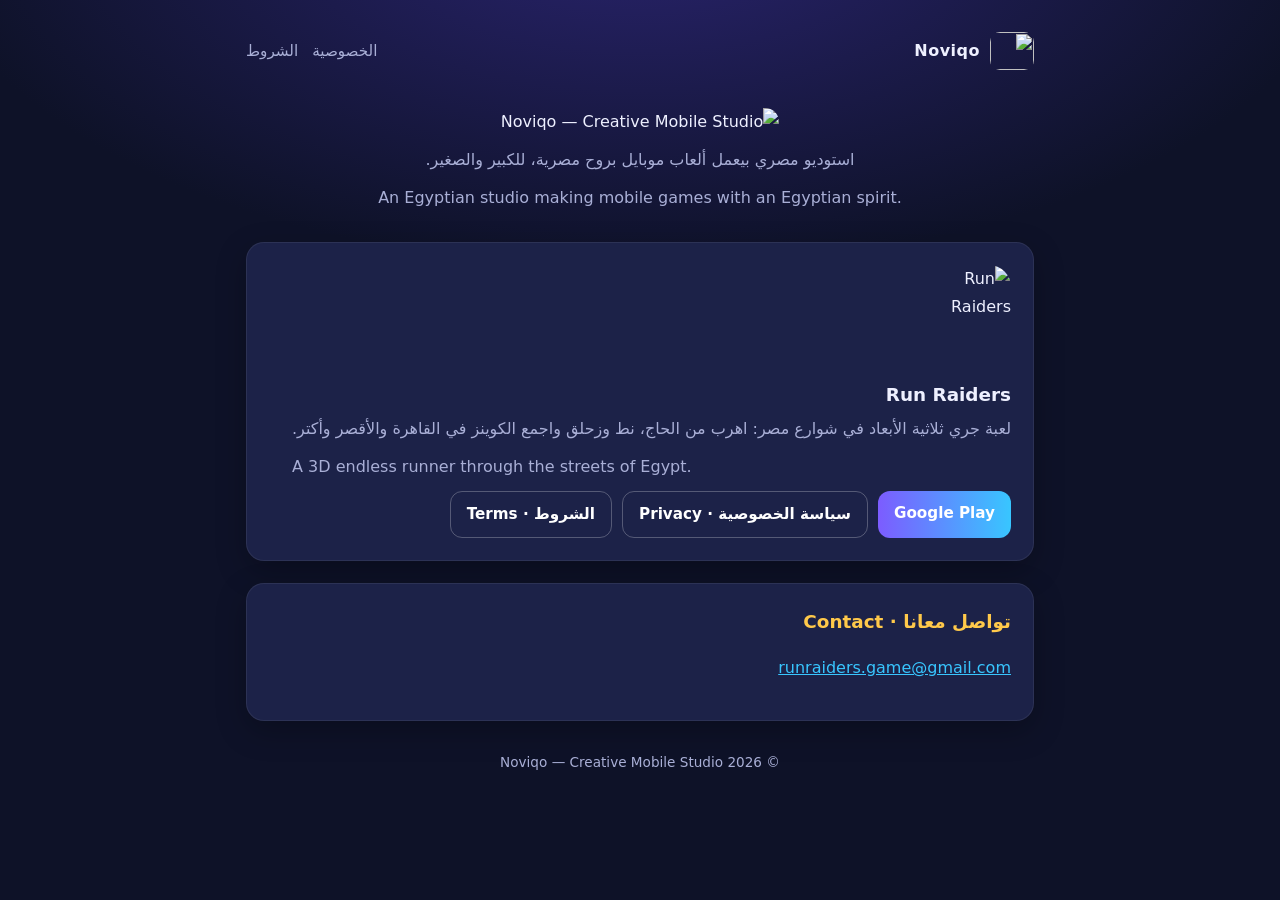
==== index.html @ 6737af86 "Add files via upload" ====
<!doctype html>
<html lang="ar" dir="rtl">
<head>
<meta charset="utf-8">
<meta name="viewport" content="width=device-width, initial-scale=1">
<title>Noviqo — Creative Mobile Studio</title>
<meta name="description" content="Noviqo is an Egyptian creative mobile games studio, maker of Run Raiders.">
<link rel="icon" href="assets/run-raiders-icon.png">
<link rel="stylesheet" href="style.css">
</head>
<body>
<div class="wrap">
  <header class="top">
    <a class="brand" href="./"><img src="assets/noviqo-logo.png" alt="">Noviqo</a>
    <nav><a href="privacy.html">الخصوصية</a><a href="terms.html">الشروط</a></nav>
  </header>

  <section class="hero">
    <img class="logo" src="assets/noviqo-logo.png" alt="Noviqo — Creative Mobile Studio">
    <p>استوديو مصري بيعمل ألعاب موبايل بروح مصرية، للكبير والصغير.</p>
    <p dir="ltr" style="text-align:center">An Egyptian studio making mobile games with an Egyptian spirit.</p>
  </section>

  <section class="card">
    <div class="game">
      <img src="assets/run-raiders-icon.png" alt="Run Raiders">
      <div>
        <h2 style="color:var(--ink);margin-top:0">Run Raiders</h2>
        <p>لعبة جري ثلاثية الأبعاد في شوارع مصر: اهرب من الحاج، نط وزحلق واجمع الكوينز في القاهرة والأقصر وأكتر.</p>
        <p dir="ltr">A 3D endless runner through the streets of Egypt.</p>
        <div class="btns">
          <a class="btn" href="https://play.google.com/store/apps/details?id=com.runraiders.game">Google Play</a>
          <a class="btn ghost" href="privacy.html">سياسة الخصوصية · Privacy</a>
          <a class="btn ghost" href="terms.html">الشروط · Terms</a>
        </div>
      </div>
    </div>
  </section>

  <section class="card">
    <h2 style="margin-top:0">تواصل معانا · Contact</h2>
    <p><a href="mailto:runraiders.game@gmail.com">runraiders.game@gmail.com</a></p>
  </section>

  <footer>© 2026 Noviqo — Creative Mobile Studio</footer>
</div>
</body>
</html>
---- style.css ----
:root {
  --bg: #0e1228;
  --bg2: #171c3d;
  --card: #1c2248;
  --ink: #eef0ff;
  --muted: #a9afd6;
  --accent: #7c5cff;
  --accent2: #38c6ff;
  --gold: #ffc94a;
}
* { box-sizing: border-box; }
html { -webkit-text-size-adjust: 100%; }
body {
  margin: 0;
  background: radial-gradient(1200px 600px at 50% -10%, #2a2470 0%, var(--bg) 60%) fixed, var(--bg);
  color: var(--ink);
  font-family: "Cairo", system-ui, "Segoe UI", Tahoma, Arial, sans-serif;
  line-height: 1.75;
}
a { color: var(--accent2); }
.wrap { max-width: 820px; margin: 0 auto; padding: 24px 16px 64px; }
header.top { display: flex; align-items: center; justify-content: space-between; gap: 12px; padding: 8px 0 20px; }
header.top a.brand { display: flex; align-items: center; gap: 10px; text-decoration: none; color: var(--ink); font-weight: 800; letter-spacing: .5px; }
header.top a.brand img { width: 44px; height: 38px; object-fit: cover; border-radius: 10px; }
nav a { color: var(--muted); text-decoration: none; margin-inline-start: 14px; font-size: .95rem; }
nav a:hover { color: var(--ink); }
.hero { text-align: center; padding: 18px 0 8px; }
.hero img.logo { width: min(360px, 80%); height: auto; border-radius: 22px; }
.hero p { color: var(--muted); max-width: 560px; margin: 10px auto 0; }
.card { background: var(--card); border: 1px solid rgba(255,255,255,.07); border-radius: 18px; padding: 22px; margin: 22px 0; box-shadow: 0 10px 30px rgba(0,0,0,.25); }
.game { display: flex; gap: 18px; align-items: center; flex-wrap: wrap; }
.game img { width: 96px; height: 96px; border-radius: 22px; flex: none; }
.game h2 { margin: 0 0 4px; }
.game p { margin: 0 0 10px; color: var(--muted); }
.btns { display: flex; gap: 10px; flex-wrap: wrap; }
.btn { display: inline-block; padding: 9px 16px; border-radius: 12px; background: linear-gradient(90deg, var(--accent), var(--accent2)); color: #fff; text-decoration: none; font-weight: 700; font-size: .95rem; }
.btn.ghost { background: transparent; border: 1px solid rgba(255,255,255,.25); }
h1 { font-size: 1.6rem; margin: 0 0 4px; }
h2 { font-size: 1.15rem; margin: 22px 0 6px; color: var(--gold); }
.muted { color: var(--muted); font-size: .92rem; }
ul { padding-inline-start: 22px; margin: 6px 0; }
li { margin: 4px 0; }
.lang-sep { border: none; border-top: 1px dashed rgba(255,255,255,.18); margin: 34px 0; }
footer { text-align: center; color: var(--muted); font-size: .85rem; margin-top: 30px; }
[dir=ltr] { text-align: left; }
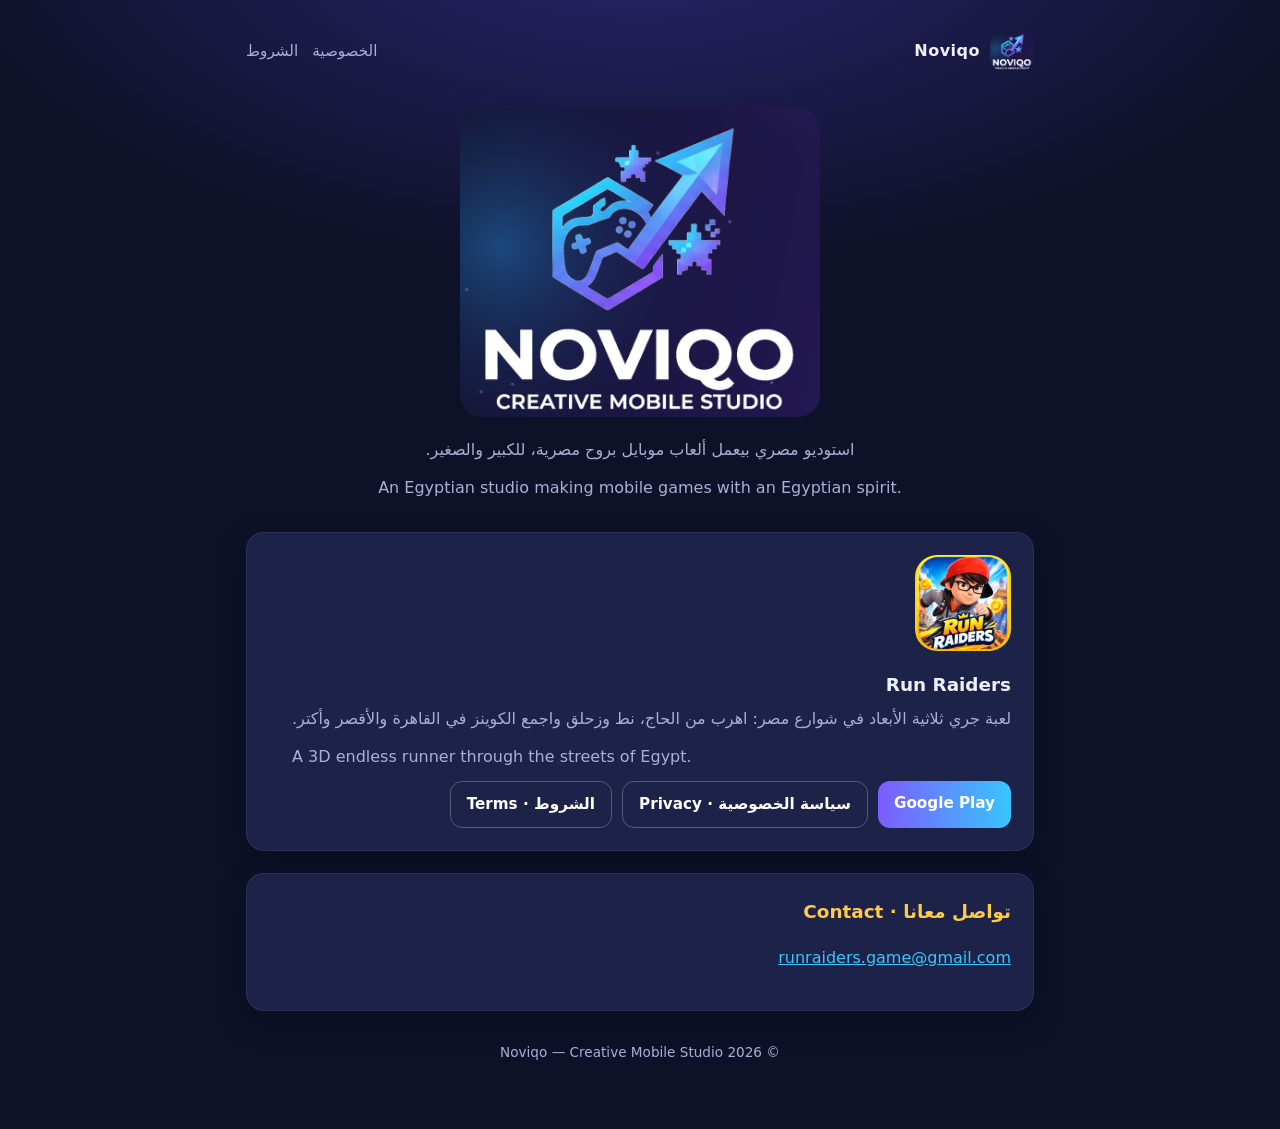
==== commit e6306fa6: "Add files via upload" ====
--- a/index.html
+++ b/index.html
@@ -5,25 +5,25 @@
 <meta name="viewport" content="width=device-width, initial-scale=1">
 <title>Noviqo — Creative Mobile Studio</title>
 <meta name="description" content="Noviqo is an Egyptian creative mobile games studio, maker of Run Raiders.">
-<link rel="icon" href="assets/run-raiders-icon.png">
+<link rel="icon" href="run-raiders-icon.png">
 <link rel="stylesheet" href="style.css">
 </head>
 <body>
 <div class="wrap">
   <header class="top">
-    <a class="brand" href="./"><img src="assets/noviqo-logo.png" alt="">Noviqo</a>
+    <a class="brand" href="./"><img src="noviqo-logo.png" alt="">Noviqo</a>
     <nav><a href="privacy.html">الخصوصية</a><a href="terms.html">الشروط</a></nav>
   </header>
 
   <section class="hero">
-    <img class="logo" src="assets/noviqo-logo.png" alt="Noviqo — Creative Mobile Studio">
+    <img class="logo" src="noviqo-logo.png" alt="Noviqo — Creative Mobile Studio">
     <p>استوديو مصري بيعمل ألعاب موبايل بروح مصرية، للكبير والصغير.</p>
     <p dir="ltr" style="text-align:center">An Egyptian studio making mobile games with an Egyptian spirit.</p>
   </section>
 
   <section class="card">
     <div class="game">
-      <img src="assets/run-raiders-icon.png" alt="Run Raiders">
+      <img src="run-raiders-icon.png" alt="Run Raiders">
       <div>
         <h2 style="color:var(--ink);margin-top:0">Run Raiders</h2>
         <p>لعبة جري ثلاثية الأبعاد في شوارع مصر: اهرب من الحاج، نط وزحلق واجمع الكوينز في القاهرة والأقصر وأكتر.</p>
